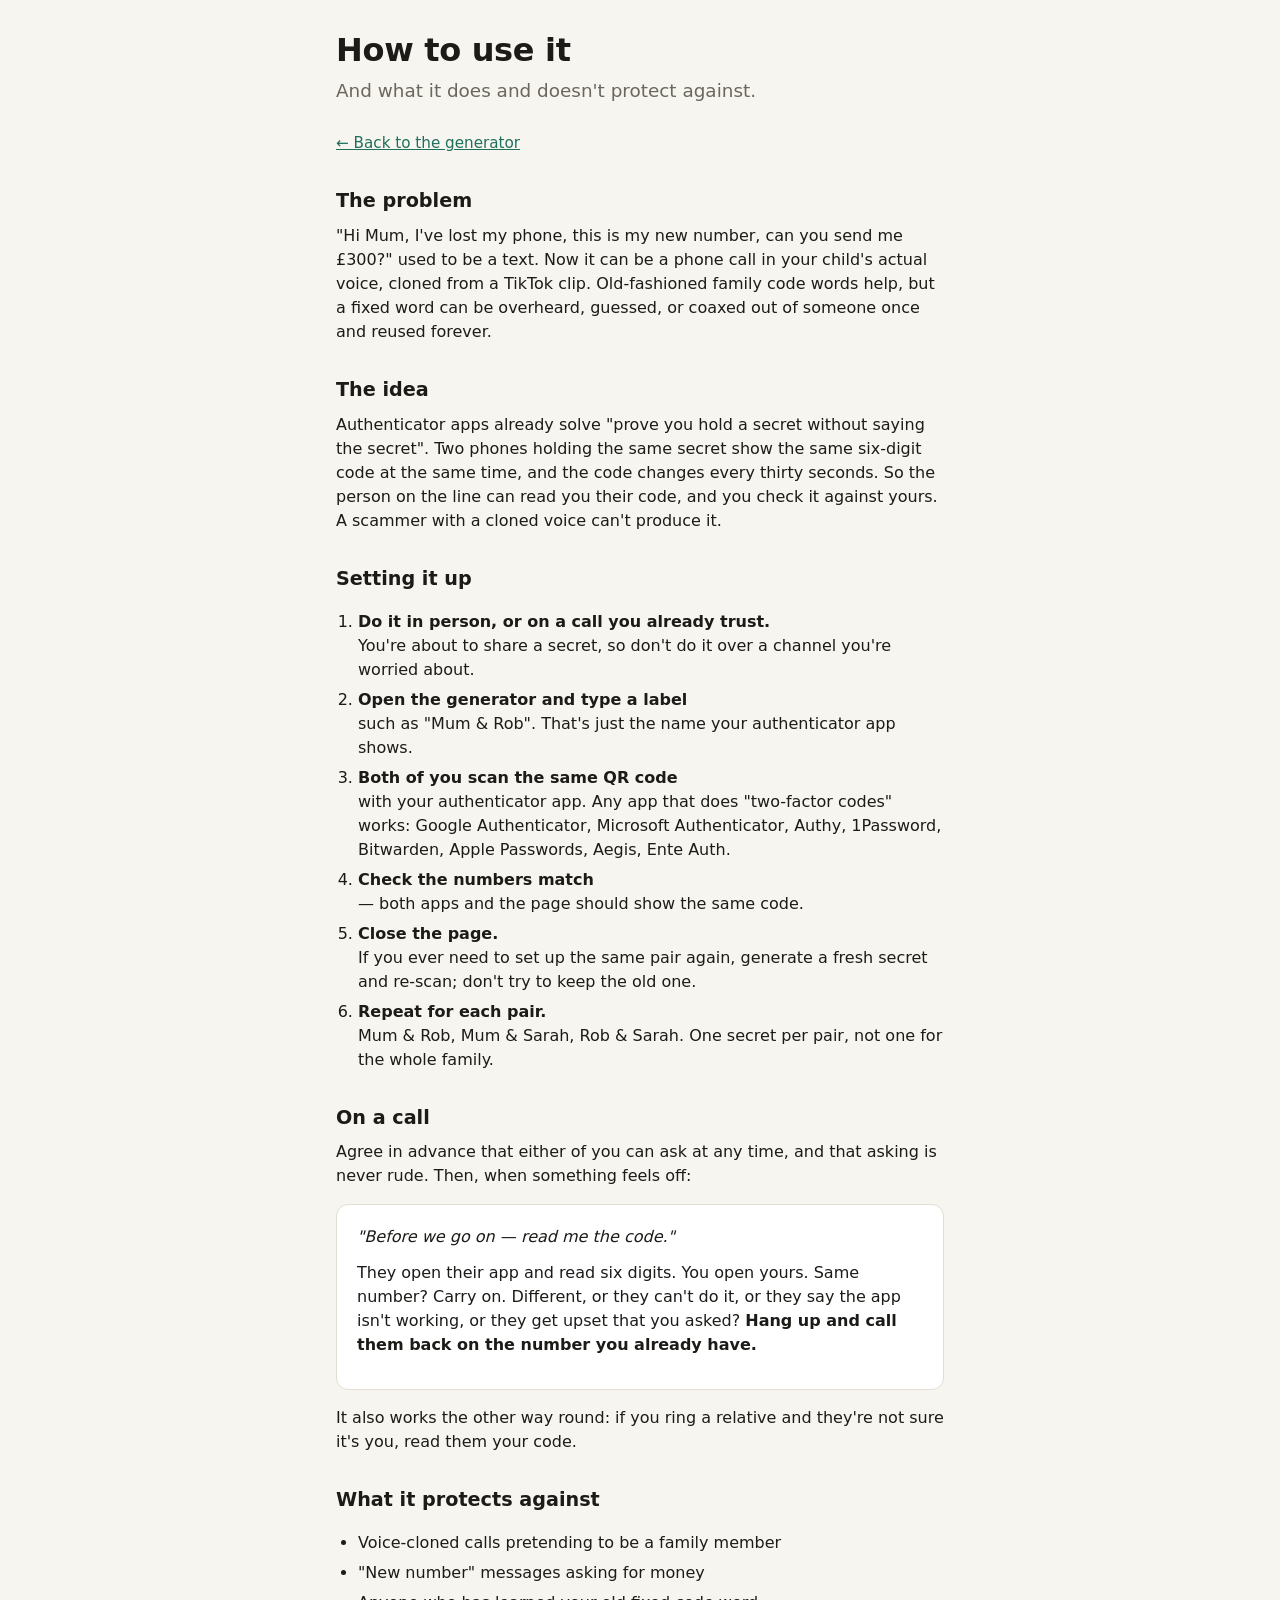
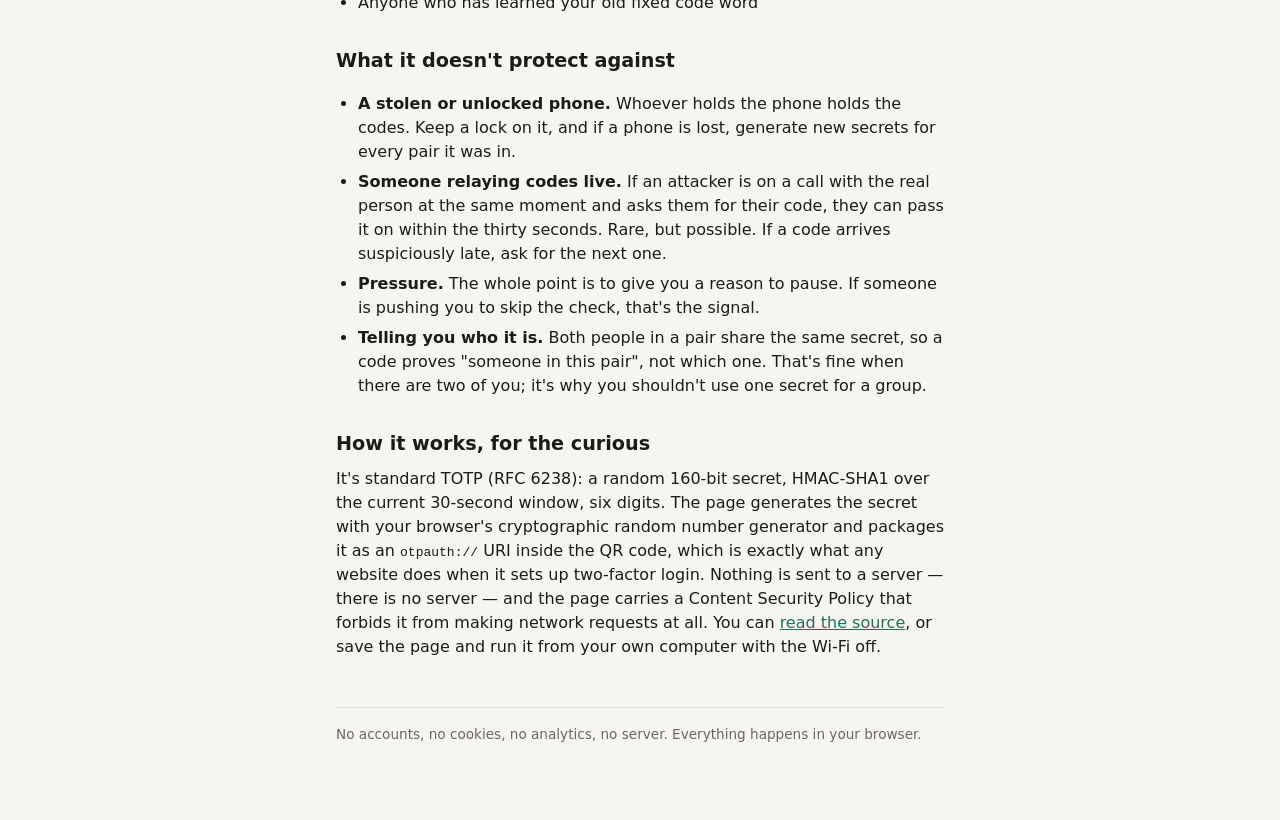
==== how-to-use.html @ cfa82a8f "Initial site: TOTP pair-code generator, how-to guide, security headers Static, no-backend generator " ====
<!doctype html>
<html lang="en">
<head>
<meta charset="utf-8">
<meta name="viewport" content="width=device-width, initial-scale=1">
<meta http-equiv="Content-Security-Policy" content="default-src 'none'; style-src 'self'; img-src 'self' data:; base-uri 'none'; form-action 'none'">
<meta name="referrer" content="no-referrer">
<title>How to use Vouch For Me Now</title>
<link rel="stylesheet" href="style.css">
</head>
<body>
<main>
  <header>
    <h1>How to use it</h1>
    <p class="tagline">And what it does and doesn't protect against.</p>
  </header>

  <nav><a href="index.html">← Back to the generator</a></nav>

  <h2>The problem</h2>
  <p>"Hi Mum, I've lost my phone, this is my new number, can you send me £300?" used to be a text. Now it can be a phone call in your child's actual voice, cloned from a TikTok clip. Old-fashioned family code words help, but a fixed word can be overheard, guessed, or coaxed out of someone once and reused forever.</p>

  <h2>The idea</h2>
  <p>Authenticator apps already solve "prove you hold a secret without saying the secret". Two phones holding the same secret show the same six-digit code at the same time, and the code changes every thirty seconds. So the person on the line can read you their code, and you check it against yours. A scammer with a cloned voice can't produce it.</p>

  <h2>Setting it up</h2>
  <ol class="steps">
    <li><strong>Do it in person, or on a call you already trust.</strong> You're about to share a secret, so don't do it over a channel you're worried about.</li>
    <li><strong>Open the generator and type a label</strong> such as "Mum & Rob". That's just the name your authenticator app shows.</li>
    <li><strong>Both of you scan the same QR code</strong> with your authenticator app. Any app that does "two-factor codes" works: Google Authenticator, Microsoft Authenticator, Authy, 1Password, Bitwarden, Apple Passwords, Aegis, Ente Auth.</li>
    <li><strong>Check the numbers match</strong> — both apps and the page should show the same code.</li>
    <li><strong>Close the page.</strong> If you ever need to set up the same pair again, generate a fresh secret and re-scan; don't try to keep the old one.</li>
    <li><strong>Repeat for each pair.</strong> Mum & Rob, Mum & Sarah, Rob & Sarah. One secret per pair, not one for the whole family.</li>
  </ol>

  <h2>On a call</h2>
  <p>Agree in advance that either of you can ask at any time, and that asking is never rude. Then, when something feels off:</p>
  <div class="panel">
    <p><em>"Before we go on — read me the code."</em></p>
    <p>They open their app and read six digits. You open yours. Same number? Carry on. Different, or they can't do it, or they say the app isn't working, or they get upset that you asked? <strong>Hang up and call them back on the number you already have.</strong></p>
  </div>
  <p>It also works the other way round: if you ring a relative and they're not sure it's you, read them your code.</p>

  <h2>What it protects against</h2>
  <ul>
    <li>Voice-cloned calls pretending to be a family member</li>
    <li>"New number" messages asking for money</li>
    <li>Anyone who has learned your old fixed code word</li>
  </ul>

  <h2>What it doesn't protect against</h2>
  <ul>
    <li><strong>A stolen or unlocked phone.</strong> Whoever holds the phone holds the codes. Keep a lock on it, and if a phone is lost, generate new secrets for every pair it was in.</li>
    <li><strong>Someone relaying codes live.</strong> If an attacker is on a call with the real person at the same moment and asks them for their code, they can pass it on within the thirty seconds. Rare, but possible. If a code arrives suspiciously late, ask for the next one.</li>
    <li><strong>Pressure.</strong> The whole point is to give you a reason to pause. If someone is pushing you to skip the check, that's the signal.</li>
    <li><strong>Telling you who it is.</strong> Both people in a pair share the same secret, so a code proves "someone in this pair", not which one. That's fine when there are two of you; it's why you shouldn't use one secret for a group.</li>
  </ul>

  <h2>How it works, for the curious</h2>
  <p>It's standard TOTP (RFC 6238): a random 160-bit secret, HMAC-SHA1 over the current 30-second window, six digits. The page generates the secret with your browser's cryptographic random number generator and packages it as an <code>otpauth://</code> URI inside the QR code, which is exactly what any website does when it sets up two-factor login. Nothing is sent to a server — there is no server — and the page carries a Content Security Policy that forbids it from making network requests at all. You can <a href="https://github.com/ilivewithian/vouchformenow">read the source</a>, or save the page and run it from your own computer with the Wi-Fi off.</p>

  <footer>
    <p>No accounts, no cookies, no analytics, no server. Everything happens in your browser.</p>
  </footer>
</main>
</body>
</html>
---- style.css ----
:root {
  --bg: #f7f5f0;
  --panel: #ffffff;
  --ink: #1c1b18;
  --muted: #6b675d;
  --line: #e2ded4;
  --accent: #1f6f5c;
  --accent-ink: #ffffff;
  --warn-bg: #fff6e0;
  --warn-line: #e9c56a;
  --mono: ui-monospace, "SF Mono", Menlo, Consolas, "Liberation Mono", monospace;
  --sans: system-ui, -apple-system, "Segoe UI", Roboto, Helvetica, Arial, sans-serif;
}
@media (prefers-color-scheme: dark) {
  :root {
    --bg: #15140f;
    --panel: #1f1e18;
    --ink: #ecebe6;
    --muted: #a39f94;
    --line: #35332b;
    --accent: #59b89d;
    --accent-ink: #0f1a16;
    --warn-bg: #2b2412;
    --warn-line: #8a6d1f;
  }
}
* { box-sizing: border-box; }
html, body { margin: 0; }
body {
  background: var(--bg);
  color: var(--ink);
  font-family: var(--sans);
  line-height: 1.5;
  -webkit-font-smoothing: antialiased;
}
main { max-width: 640px; margin: 0 auto; padding: 32px 16px 64px; }
header { margin-bottom: 28px; }
h1 { font-size: 2rem; line-height: 1.15; margin: 0 0 8px; letter-spacing: -0.01em; }
.tagline { font-size: 1.15rem; color: var(--muted); margin: 0; }
h2 { font-size: 1.2rem; margin: 32px 0 8px; }
p { margin: 0 0 12px; }
a { color: var(--accent); }
nav { font-size: .95rem; margin-bottom: 20px; }
nav a + a { margin-left: 16px; }

.panel {
  background: var(--panel);
  border: 1px solid var(--line);
  border-radius: 12px;
  padding: 20px;
  margin: 16px 0;
}
.qr-wrap { display: flex; justify-content: center; padding: 8px 0 16px; }
.qr-wrap svg { width: min(100%, 280px); height: auto; background: #fff; padding: 12px; border-radius: 8px; }
.secret {
  font-family: var(--mono);
  font-size: 1.05rem;
  letter-spacing: .08em;
  word-break: break-all;
  padding: 12px;
  border: 1px dashed var(--line);
  border-radius: 8px;
  text-align: center;
  user-select: all;
}
.code-row {
  display: flex;
  align-items: baseline;
  justify-content: center;
  gap: 16px;
  margin-top: 8px;
}
.code {
  font-family: var(--mono);
  font-size: 2.6rem;
  letter-spacing: .12em;
  font-variant-numeric: tabular-nums;
}
.countdown { color: var(--muted); font-variant-numeric: tabular-nums; }
.row { display: flex; flex-wrap: wrap; gap: 10px; margin-top: 16px; }
button {
  font: inherit;
  padding: 10px 16px;
  border-radius: 8px;
  border: 1px solid var(--line);
  background: var(--panel);
  color: var(--ink);
  cursor: pointer;
}
button.primary { background: var(--accent); color: var(--accent-ink); border-color: var(--accent); }
button:focus-visible { outline: 2px solid var(--accent); outline-offset: 2px; }
label { display: block; font-size: .9rem; color: var(--muted); margin-bottom: 4px; }
input[type=text] {
  font: inherit;
  width: 100%;
  padding: 10px 12px;
  border-radius: 8px;
  border: 1px solid var(--line);
  background: var(--bg);
  color: var(--ink);
}
.warn {
  background: var(--warn-bg);
  border: 1px solid var(--warn-line);
  border-radius: 8px;
  padding: 12px 14px;
  font-size: .95rem;
}
ol, ul { padding-left: 22px; }
li { margin-bottom: 6px; }
.small { font-size: .88rem; color: var(--muted); }
.steps li strong { display: block; }
footer { margin-top: 48px; font-size: .85rem; color: var(--muted); border-top: 1px solid var(--line); padding-top: 16px; }
.hidden { display: none; }
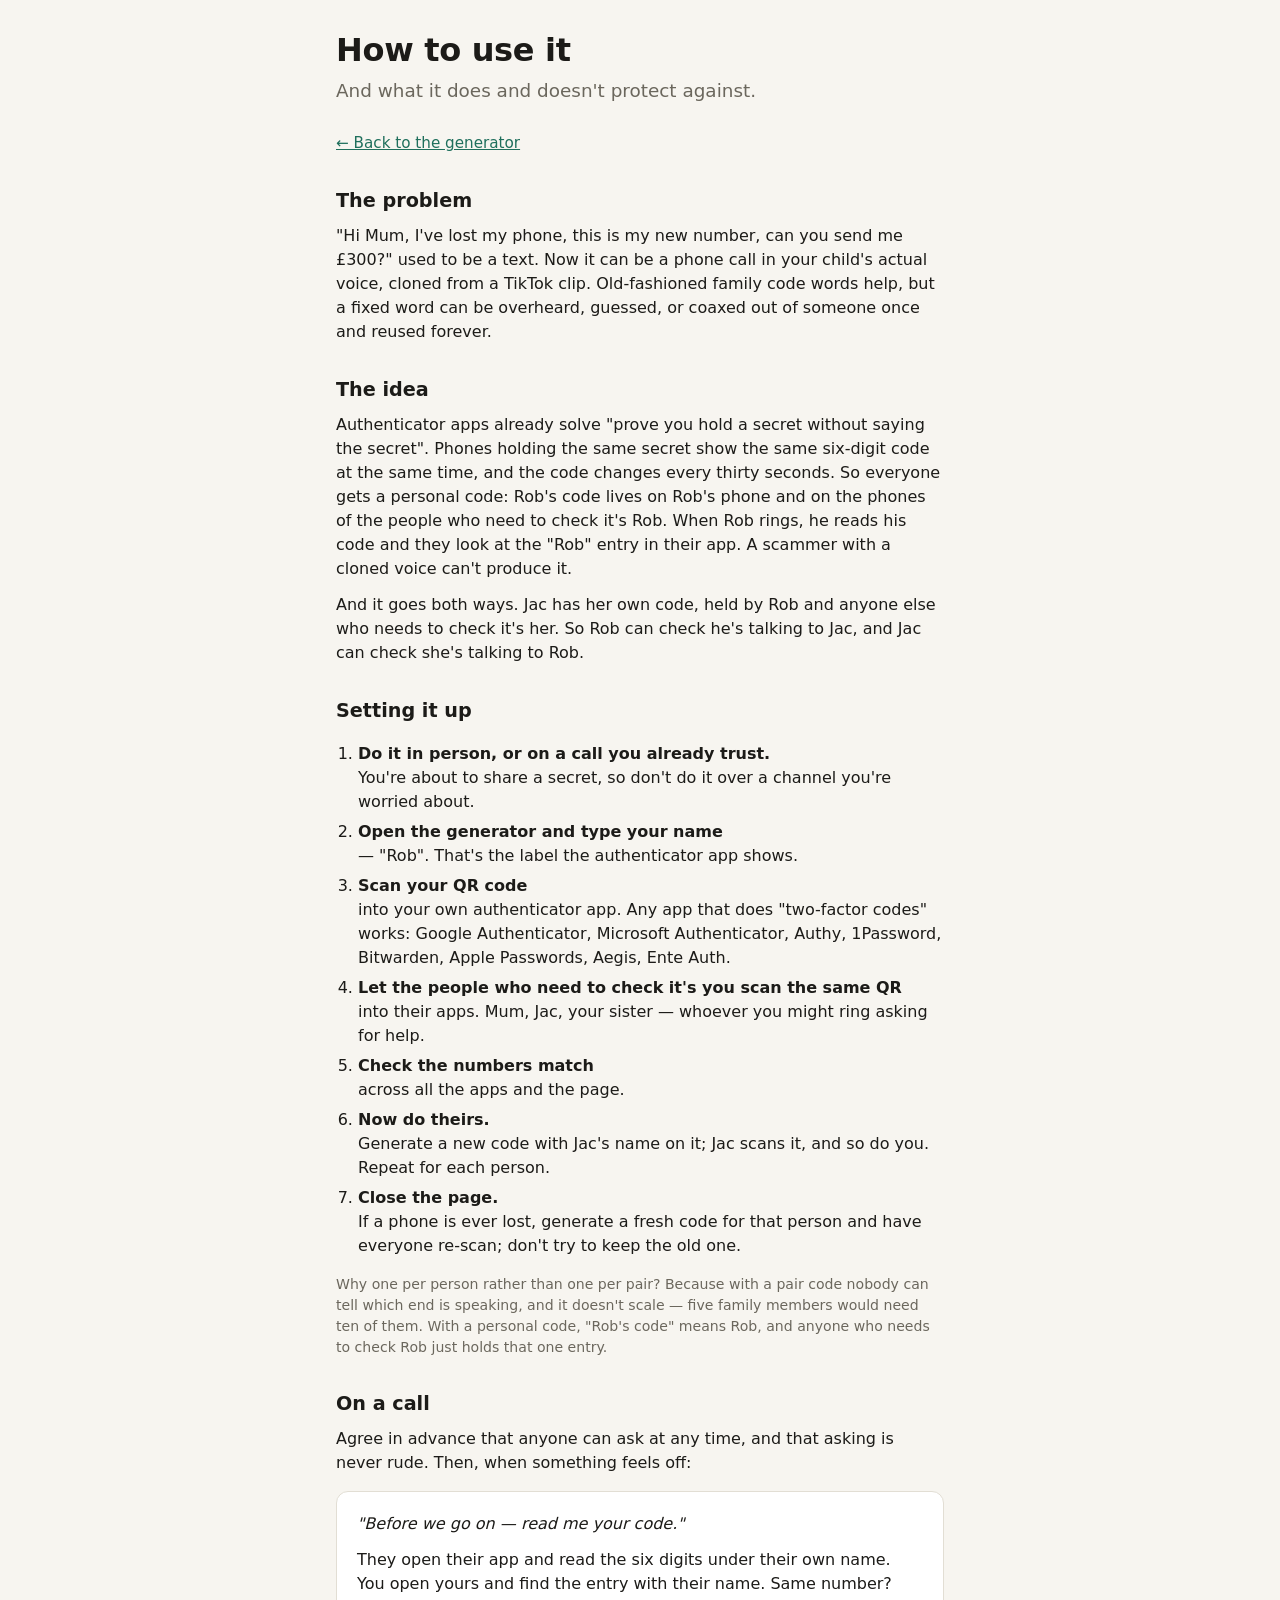
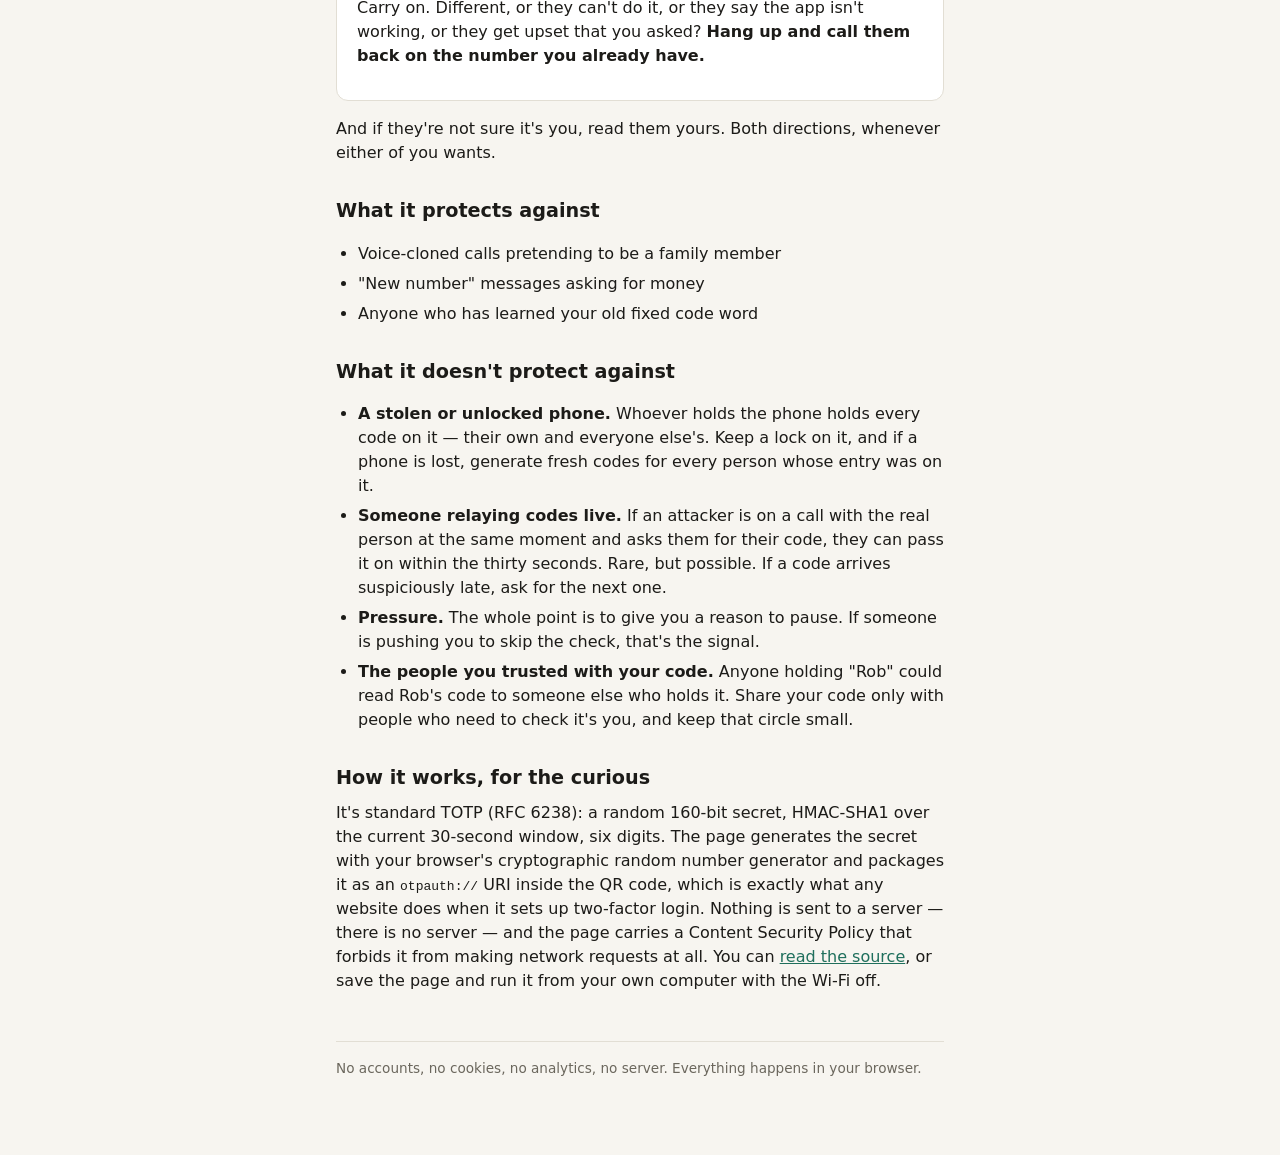
==== commit 34deff85: "Switch to per-person codes so verification runs both ways Each person generates their own code; the " ====
--- a/how-to-use.html
+++ b/how-to-use.html
@@ -21,25 +21,28 @@
   <p>"Hi Mum, I've lost my phone, this is my new number, can you send me £300?" used to be a text. Now it can be a phone call in your child's actual voice, cloned from a TikTok clip. Old-fashioned family code words help, but a fixed word can be overheard, guessed, or coaxed out of someone once and reused forever.</p>
 
   <h2>The idea</h2>
-  <p>Authenticator apps already solve "prove you hold a secret without saying the secret". Two phones holding the same secret show the same six-digit code at the same time, and the code changes every thirty seconds. So the person on the line can read you their code, and you check it against yours. A scammer with a cloned voice can't produce it.</p>
+  <p>Authenticator apps already solve "prove you hold a secret without saying the secret". Phones holding the same secret show the same six-digit code at the same time, and the code changes every thirty seconds. So everyone gets a personal code: Rob's code lives on Rob's phone and on the phones of the people who need to check it's Rob. When Rob rings, he reads his code and they look at the "Rob" entry in their app. A scammer with a cloned voice can't produce it.</p>
+  <p>And it goes both ways. Jac has her own code, held by Rob and anyone else who needs to check it's her. So Rob can check he's talking to Jac, and Jac can check she's talking to Rob.</p>
 
   <h2>Setting it up</h2>
   <ol class="steps">
     <li><strong>Do it in person, or on a call you already trust.</strong> You're about to share a secret, so don't do it over a channel you're worried about.</li>
-    <li><strong>Open the generator and type a label</strong> such as "Mum & Rob". That's just the name your authenticator app shows.</li>
-    <li><strong>Both of you scan the same QR code</strong> with your authenticator app. Any app that does "two-factor codes" works: Google Authenticator, Microsoft Authenticator, Authy, 1Password, Bitwarden, Apple Passwords, Aegis, Ente Auth.</li>
-    <li><strong>Check the numbers match</strong> — both apps and the page should show the same code.</li>
-    <li><strong>Close the page.</strong> If you ever need to set up the same pair again, generate a fresh secret and re-scan; don't try to keep the old one.</li>
-    <li><strong>Repeat for each pair.</strong> Mum & Rob, Mum & Sarah, Rob & Sarah. One secret per pair, not one for the whole family.</li>
+    <li><strong>Open the generator and type your name</strong> — "Rob". That's the label the authenticator app shows.</li>
+    <li><strong>Scan your QR code</strong> into your own authenticator app. Any app that does "two-factor codes" works: Google Authenticator, Microsoft Authenticator, Authy, 1Password, Bitwarden, Apple Passwords, Aegis, Ente Auth.</li>
+    <li><strong>Let the people who need to check it's you scan the same QR</strong> into their apps. Mum, Jac, your sister — whoever you might ring asking for help.</li>
+    <li><strong>Check the numbers match</strong> across all the apps and the page.</li>
+    <li><strong>Now do theirs.</strong> Generate a new code with Jac's name on it; Jac scans it, and so do you. Repeat for each person.</li>
+    <li><strong>Close the page.</strong> If a phone is ever lost, generate a fresh code for that person and have everyone re-scan; don't try to keep the old one.</li>
   </ol>
+  <p class="small">Why one per person rather than one per pair? Because with a pair code nobody can tell which end is speaking, and it doesn't scale — five family members would need ten of them. With a personal code, "Rob's code" means Rob, and anyone who needs to check Rob just holds that one entry.</p>
 
   <h2>On a call</h2>
-  <p>Agree in advance that either of you can ask at any time, and that asking is never rude. Then, when something feels off:</p>
+  <p>Agree in advance that anyone can ask at any time, and that asking is never rude. Then, when something feels off:</p>
   <div class="panel">
-    <p><em>"Before we go on — read me the code."</em></p>
-    <p>They open their app and read six digits. You open yours. Same number? Carry on. Different, or they can't do it, or they say the app isn't working, or they get upset that you asked? <strong>Hang up and call them back on the number you already have.</strong></p>
+    <p><em>"Before we go on — read me your code."</em></p>
+    <p>They open their app and read the six digits under their own name. You open yours and find the entry with their name. Same number? Carry on. Different, or they can't do it, or they say the app isn't working, or they get upset that you asked? <strong>Hang up and call them back on the number you already have.</strong></p>
   </div>
-  <p>It also works the other way round: if you ring a relative and they're not sure it's you, read them your code.</p>
+  <p>And if they're not sure it's you, read them yours. Both directions, whenever either of you wants.</p>
 
   <h2>What it protects against</h2>
   <ul>
@@ -50,10 +53,10 @@
 
   <h2>What it doesn't protect against</h2>
   <ul>
-    <li><strong>A stolen or unlocked phone.</strong> Whoever holds the phone holds the codes. Keep a lock on it, and if a phone is lost, generate new secrets for every pair it was in.</li>
+    <li><strong>A stolen or unlocked phone.</strong> Whoever holds the phone holds every code on it — their own and everyone else's. Keep a lock on it, and if a phone is lost, generate fresh codes for every person whose entry was on it.</li>
     <li><strong>Someone relaying codes live.</strong> If an attacker is on a call with the real person at the same moment and asks them for their code, they can pass it on within the thirty seconds. Rare, but possible. If a code arrives suspiciously late, ask for the next one.</li>
     <li><strong>Pressure.</strong> The whole point is to give you a reason to pause. If someone is pushing you to skip the check, that's the signal.</li>
-    <li><strong>Telling you who it is.</strong> Both people in a pair share the same secret, so a code proves "someone in this pair", not which one. That's fine when there are two of you; it's why you shouldn't use one secret for a group.</li>
+    <li><strong>The people you trusted with your code.</strong> Anyone holding "Rob" could read Rob's code to someone else who holds it. Share your code only with people who need to check it's you, and keep that circle small.</li>
   </ul>
 
   <h2>How it works, for the curious</h2>
